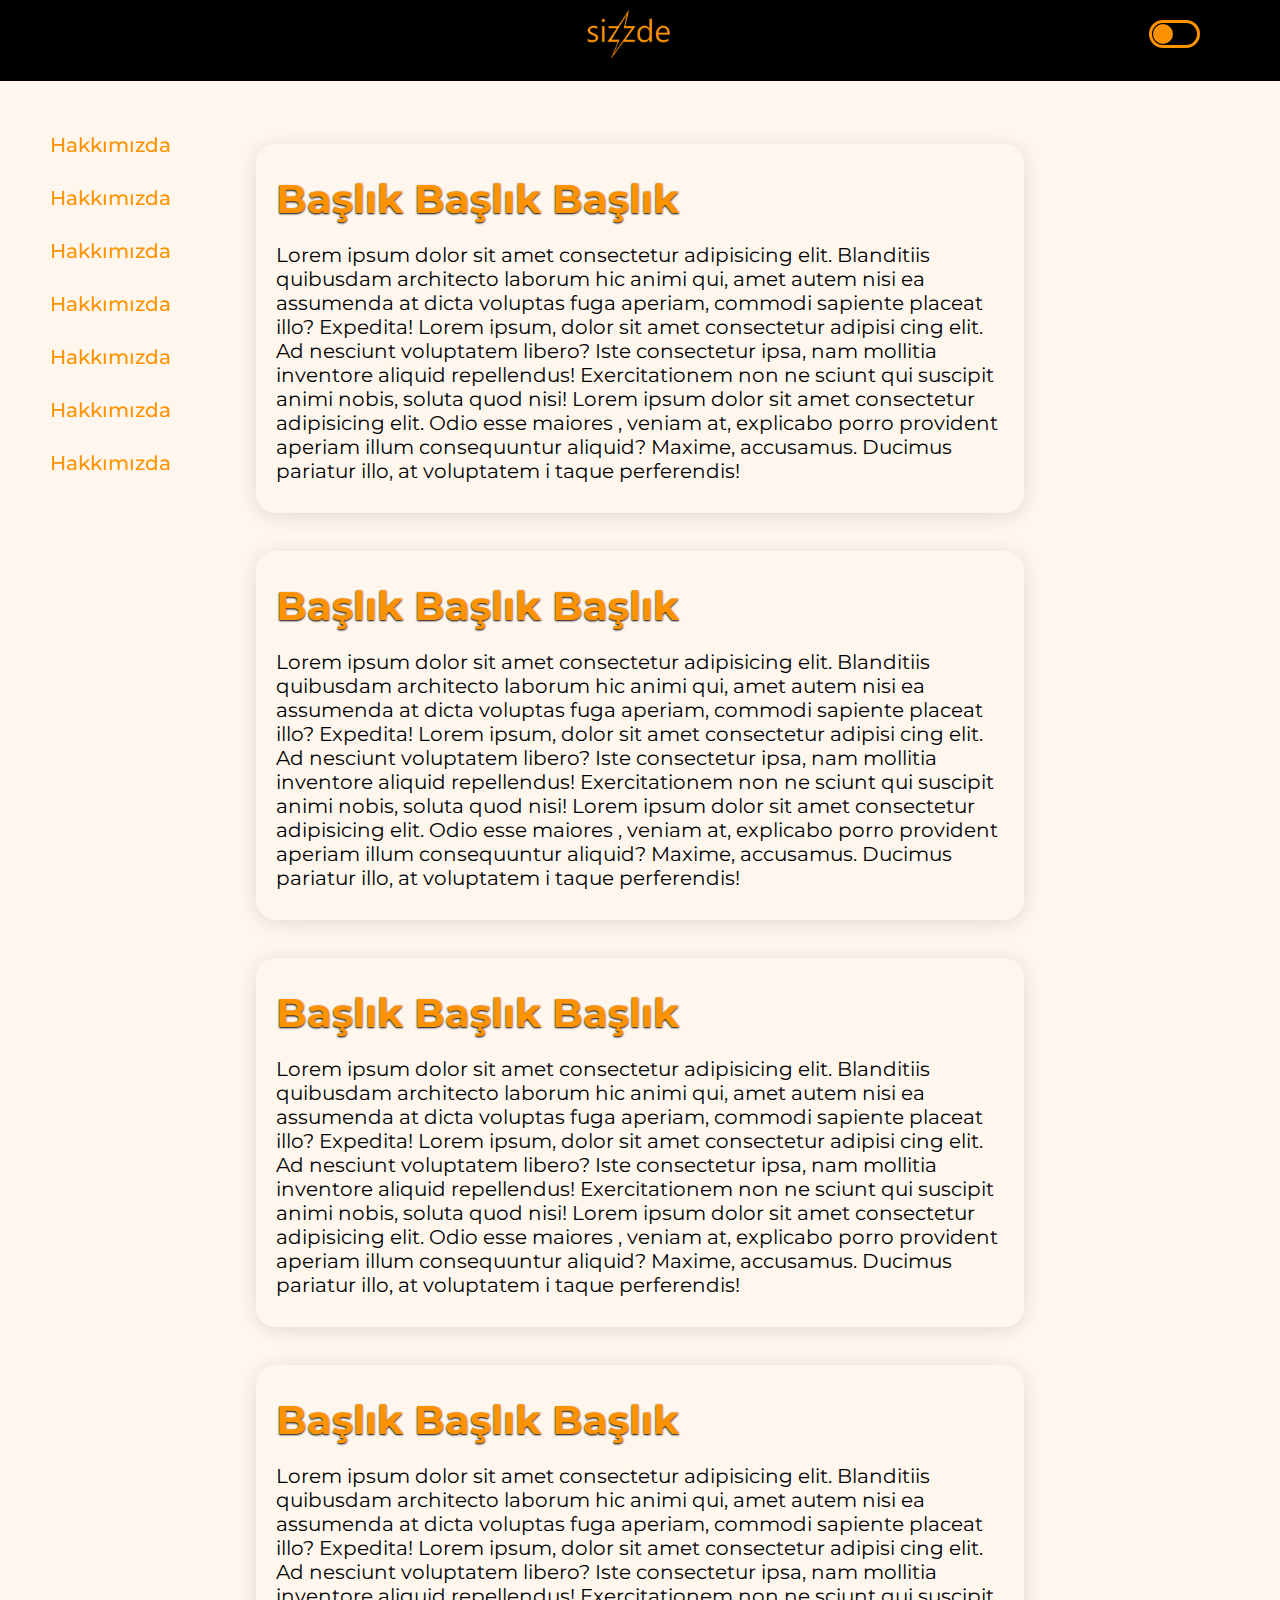
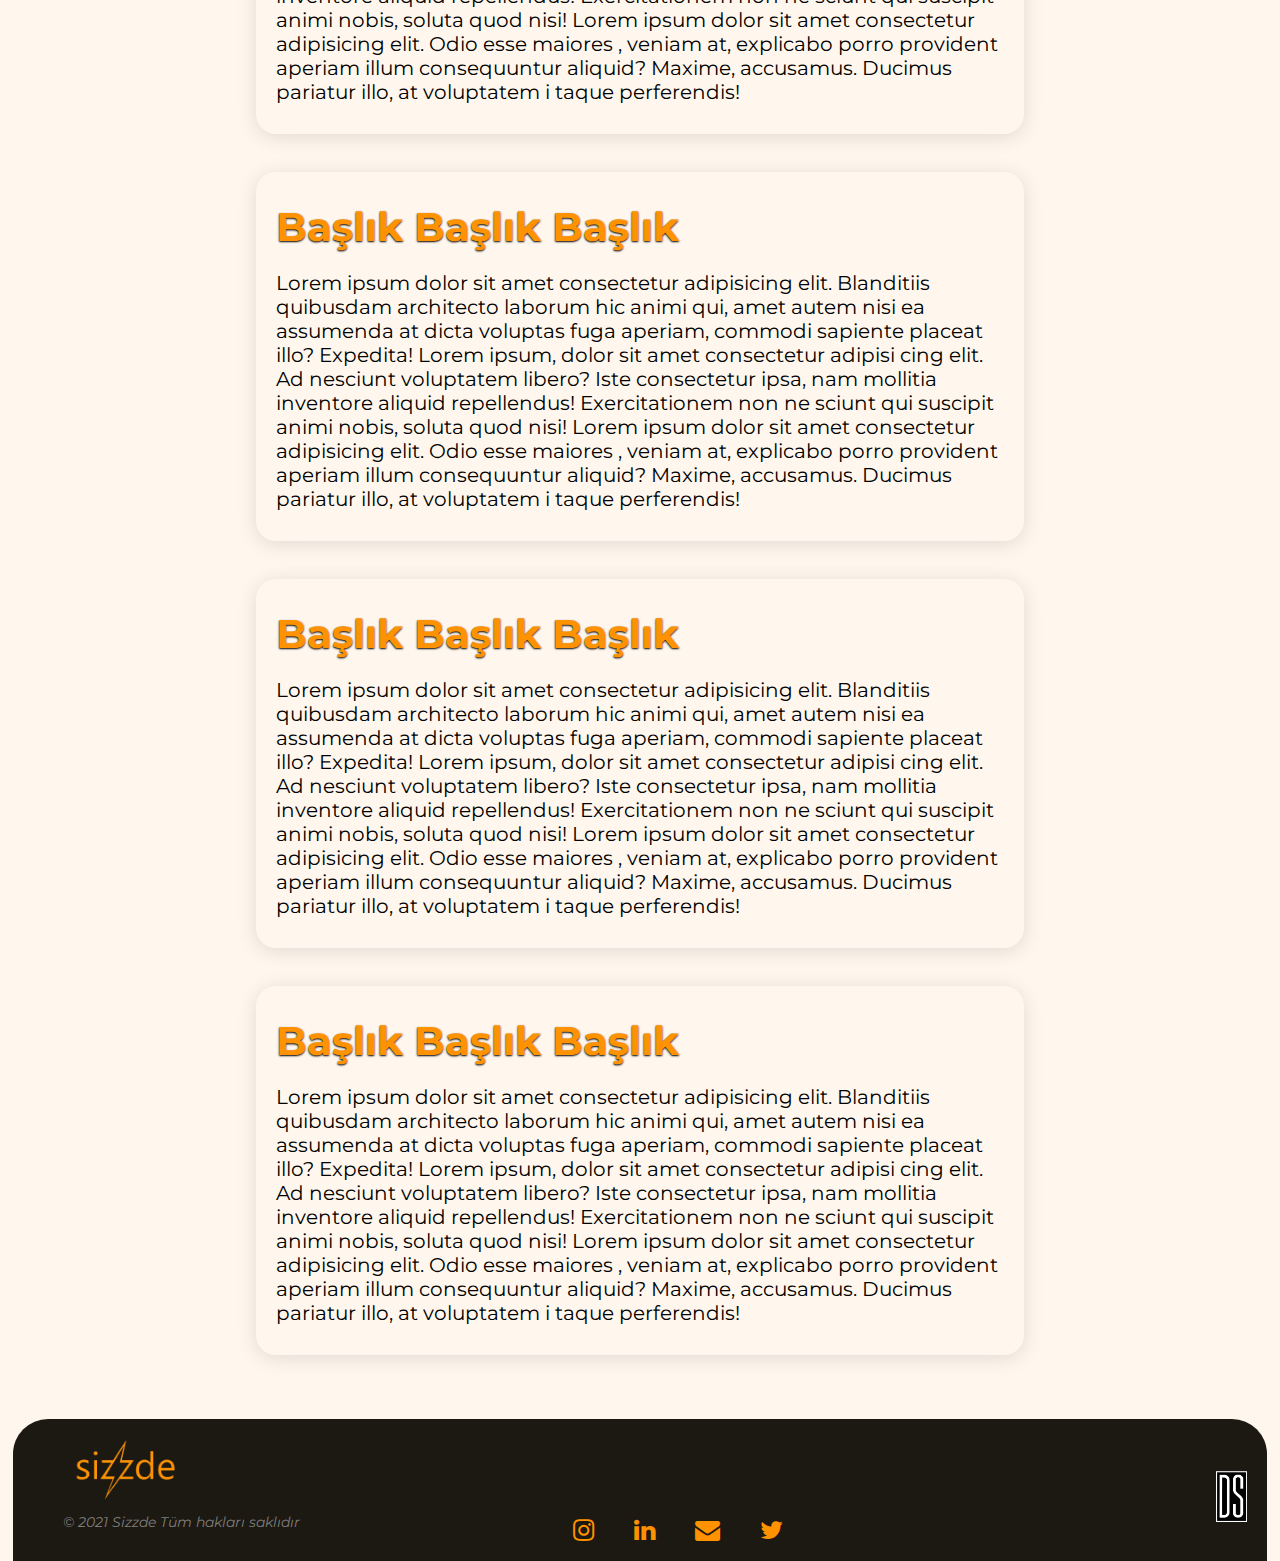
==== business.html @ 595da3fc "Beta Version" ====
<!DOCTYPE html>
<html lang="en">
<head>
    <meta charset="UTF-8">
    <meta http-equiv="X-UA-Compatible" content="IE=edge">
    <meta name="viewport" content="width=device-width, initial-scale=1.0">
    <link rel="stylesheet" href="https://cdnjs.cloudflare.com/ajax/libs/font-awesome/4.7.0/css/font-awesome.min.css">
    <link href="https://unpkg.com/aos@2.3.1/dist/aos.css" rel="stylesheet">
    <script src="https://unpkg.com/aos@2.3.1/dist/aos.js"></script>
    <link rel="preconnect" href="https://fonts.gstatic.com">
    <link href="https://fonts.googleapis.com/css2?family=Montserrat:wght@200;300;400;500;600&display=swap" rel="stylesheet">
   
    <link rel="stylesheet" href="css/business.css">
    <link rel="stylesheet" href="css/style.css">
    <link rel="shortcut icon" href="img/icon.ico" type="image/x-icon">
    <title>Sizzde | Aynı Gün Sizzde</title>
</head>
<div id="loading" class="loading"><img class="sizzdeLogo animate-flicker" src="img/load.png"></div>
<body>    
    <div class="menuToggle" onclick="toggleMenu();"></div> 
    <div class="nav" onclick="toggleMenu();">
        <ul>
            <li><a href="index.html">Home</a></li>
            <li><a href="business.html">Blog</a></li>
            <li><a href="jobs.html">İşler</a></li>
            <li><a href="business.html">Hakkında</a></li> 
            <li><a href="#footer">İletişim</a></li>
        </ul>
        <div class="socialBar">
            <ul>
                <li><a href="#"><i class="fa fa-instagram"></i></a></li>
                <li><a href="#"><i class="fa fa-linkedin"></i></a> </li>
                <li><a href="#"><i class="fa fa-telegram"></i></a></li>
                <li><a href="#"><i class="fa fa-envelope"></i></a></li>
            </ul>
        </div>
    </div>
    
    <div class="navbar">
        <a href="index.html"><img id="logo" class="logo" src="img/logo.png" alt=""></a>
        <label id="dark-change"></label>
    </div>
     <!-- ------------>
    <div class="row">
        <div class="left">
        <ul>
            <li><a  class="cl" href="#1">Hakkımızda</a></li>
            <li><a  class="cl" href="#2">Hakkımızda</a></li>
            <li><a  class="cl" href="#3">Hakkımızda</a></li>
            <li><a  class="cl" href="#4">Hakkımızda</a></li>
            <li><a  class="cl" href="#5">Hakkımızda</a></li>
            <li><a  class="cl" href="#6">Hakkımızda</a></li>
            <li><a  class="cl" href="#7">Hakkımızda</a></li>
        </ul>
    </div>
        <!-- ------------------- -->
        <div id="1" class="right">
            <div class="column">
                <div class="box">
                <h1 >Başlık Başlık Başlık</h1>
                <p id="2">Lorem ipsum dolor sit amet consectetur adipisicing elit. Blanditiis quibusdam architecto laborum hic animi qui, amet autem nisi ea 
                    assumenda at dicta voluptas fuga aperiam, commodi sapiente placeat illo? Expedita! Lorem ipsum, dolor sit amet consectetur adipisi
                    cing elit. Ad nesciunt voluptatem libero? Iste consectetur ipsa, nam mollitia inventore aliquid repellendus! Exercitationem non ne
                    sciunt qui suscipit animi nobis, soluta quod nisi! Lorem ipsum dolor sit amet consectetur adipisicing elit. Odio esse maiores 
                    , veniam at, explicabo porro provident aperiam illum consequuntur aliquid? Maxime, accusamus. Ducimus pariatur illo, at voluptatem i
                    taque perferendis!</p></div>

                    <br><br>
                    <div  class="box">
                <h1 >Başlık Başlık Başlık</h1>
                <p id="3">Lorem ipsum dolor sit amet consectetur adipisicing elit. Blanditiis quibusdam architecto laborum hic animi qui, amet autem nisi ea 
                assumenda at dicta voluptas fuga aperiam, commodi sapiente placeat illo? Expedita! Lorem ipsum, dolor sit amet consectetur adipisi
                cing elit. Ad nesciunt voluptatem libero? Iste consectetur ipsa, nam mollitia inventore aliquid repellendus! Exercitationem non ne
                sciunt qui suscipit animi nobis, soluta quod nisi! Lorem ipsum dolor sit amet consectetur adipisicing elit. Odio esse maiores 
                , veniam at, explicabo porro provident aperiam illum consequuntur aliquid? Maxime, accusamus. Ducimus pariatur illo, at voluptatem i
                taque perferendis!</p></div>

                <br><br>
                <div class="box">   
                <h1 >Başlık Başlık Başlık</h1>
                <p  id="4">Lorem ipsum dolor sit amet consectetur adipisicing elit. Blanditiis quibusdam architecto laborum hic animi qui, amet autem nisi ea 
                assumenda at dicta voluptas fuga aperiam, commodi sapiente placeat illo? Expedita! Lorem ipsum, dolor sit amet consectetur adipisi
                cing elit. Ad nesciunt voluptatem libero? Iste consectetur ipsa, nam mollitia inventore aliquid repellendus! Exercitationem non ne
                sciunt qui suscipit animi nobis, soluta quod nisi! Lorem ipsum dolor sit amet consectetur adipisicing elit. Odio esse maiores 
                , veniam at, explicabo porro provident aperiam illum consequuntur aliquid? Maxime, accusamus. Ducimus pariatur illo, at voluptatem i
                taque perferendis!</p></div>

                <br><br>
                <div class="box">   
                <h1>Başlık Başlık Başlık</h1>
                <p id="5"> Lorem ipsum dolor sit amet consectetur adipisicing elit. Blanditiis quibusdam architecto laborum hic animi qui, amet autem nisi ea 
                assumenda at dicta voluptas fuga aperiam, commodi sapiente placeat illo? Expedita! Lorem ipsum, dolor sit amet consectetur adipisi
                cing elit. Ad nesciunt voluptatem libero? Iste consectetur ipsa, nam mollitia inventore aliquid repellendus! Exercitationem non ne
                sciunt qui suscipit animi nobis, soluta quod nisi! Lorem ipsum dolor sit amet consectetur adipisicing elit. Odio esse maiores 
                , veniam at, explicabo porro provident aperiam illum consequuntur aliquid? Maxime, accusamus. Ducimus pariatur illo, at voluptatem i
                taque perferendis!</p></div>

                <br><br>
                <div class="box">   
                <h1 >Başlık Başlık Başlık</h1>
                <p id="6">Lorem ipsum dolor sit amet consectetur adipisicing elit. Blanditiis quibusdam architecto laborum hic animi qui, amet autem nisi ea 
                assumenda at dicta voluptas fuga aperiam, commodi sapiente placeat illo? Expedita! Lorem ipsum, dolor sit amet consectetur adipisi
                cing elit. Ad nesciunt voluptatem libero? Iste consectetur ipsa, nam mollitia inventore aliquid repellendus! Exercitationem non ne
                sciunt qui suscipit animi nobis, soluta quod nisi! Lorem ipsum dolor sit amet consectetur adipisicing elit. Odio esse maiores 
                , veniam at, explicabo porro provident aperiam illum consequuntur aliquid? Maxime, accusamus. Ducimus pariatur illo, at voluptatem i
                taque perferendis!</p></div>

                <br><br>
                <div class="box">   
                    <h1>Başlık Başlık Başlık</h1>
                <p id="7">Lorem ipsum dolor sit amet consectetur adipisicing elit. Blanditiis quibusdam architecto laborum hic animi qui, amet autem nisi ea 
                assumenda at dicta voluptas fuga aperiam, commodi sapiente placeat illo? Expedita! Lorem ipsum, dolor sit amet consectetur adipisi
                cing elit. Ad nesciunt voluptatem libero? Iste consectetur ipsa, nam mollitia inventore aliquid repellendus! Exercitationem non ne
                sciunt qui suscipit animi nobis, soluta quod nisi! Lorem ipsum dolor sit amet consectetur adipisicing elit. Odio esse maiores 
                , veniam at, explicabo porro provident aperiam illum consequuntur aliquid? Maxime, accusamus. Ducimus pariatur illo, at voluptatem i
                taque perferendis!</p></div>

                <br><br>
                <div class="box">   
                <h1>Başlık Başlık Başlık</h1>
                <p>Lorem ipsum dolor sit amet consectetur adipisicing elit. Blanditiis quibusdam architecto laborum hic animi qui, amet autem nisi ea 
                assumenda at dicta voluptas fuga aperiam, commodi sapiente placeat illo? Expedita! Lorem ipsum, dolor sit amet consectetur adipisi
                cing elit. Ad nesciunt voluptatem libero? Iste consectetur ipsa, nam mollitia inventore aliquid repellendus! Exercitationem non ne
                sciunt qui suscipit animi nobis, soluta quod nisi! Lorem ipsum dolor sit amet consectetur adipisicing elit. Odio esse maiores 
                , veniam at, explicabo porro provident aperiam illum consequuntur aliquid? Maxime, accusamus. Ducimus pariatur illo, at voluptatem i
                taque perferendis!</p></div>
            </div>
        </div>
    </div>
   




<!-- ---------Footer------- -->
<footer id="footer">
        <img class="ftLogo" src="img/logo.png" alt="">
        <address class="copyright">© 2021 Sizzde Tüm hakları saklıdır</address>
        <div class="ftSociall">
            <ul>
                <li><a href="#"><i class="fa fa-instagram"></i></a></li>
                <li><a href="#"><i class="fa fa-linkedin"></i></a></li>
                <li><a href="#"><i class="fa fa-envelope"></i></a></li>
                <li><a href="#"><i class="fa fa-twitter"></i></a></li>
            </ul>
        </div>
        <div class="ftBlack"><img class="ds" src="img/DSLOGO.png" alt=""></div>
</footer>

    <script>
              function toggleMenu(){
          var menuToggle = document.querySelector('.menuToggle');
          var nav = document.querySelector('.nav');
          menuToggle.classList.toggle('active');
          nav.classList.toggle('active');
      }
      var content = document.getElementsByTagName('body')[0];
        var darkMode = document.getElementById('dark-change');
        darkMode.addEventListener('click', function(){
            darkMode.classList.toggle('active');
            content.classList.toggle('night');
        })
        window.onload = function() {
        document.getElementById('loading').style.display = 'none';
        };

        AOS.init();
      </script>
</body>
</html>
---- css/business.css ----
:root{
    --light-color:#FFF7EE;
    --hd-color: #FE9200;
}
body{
    background-color: var(--light-color);
}
html{
    scroll-behavior: smooth;
}
.ftSociall{
    margin-top: -3%;
    padding-bottom: 1%;
    width: 26%;
    margin-left: 37%;
    margin-right: 37%;
}
.ftSociall ul{
    display: flex;
    flex-direction: row;
    justify-content: flex-end;
}
.ftSociall li{
    list-style: none;
    padding: 5px 20px;
}
.ftSociall i{
    color: var(--hd-color);
    font-size: 25px;
}
.ftSociall i:hover{
    color: white;
}
.ftLogo{
    width: 10% !important;
    margin-left: 50px;
}
.copyright{
font-size: 10px;
color: rgba(255, 255, 255, 0.445);
margin-top: 0px;
margin-left: 50px;
padding-top: 15px;
padding-bottom: 20px;
}
.ds{
margin-top: -90px;
width: 2.5%;
float: right;
margin-right: 20px;
}
/* ----------------------Page */
.left{
    margin-top: -10px;
    z-index: 0;
    height: 60vh;
    position: fixed;
    width: 15%;
}

.left ul{
    margin-top: 50px;
    margin-left: 50px;
}
.left li{
    padding: 12px 0px;
    list-style: none;
}
.left a{
    color: var(--hd-color);
    font-weight: 500;
    padding-bottom: 5px !important;
    text-decoration: none;
    font-size: 20px;
}
.cl {
    text-decoration: none;
  }
  
  .cl::after {
      margin-top: 3px;
    content: '';
    display: block;
    width: 0;
    height: 2px;
    background:var(--hd-color);
    transition: width 0.5s;
  }
  
  .cl:hover::after {
    width: 55%;
  }
.right{
    padding-top: 7vh;
    margin: 0% 20% 0% 20% ;
}
.right h1{
    font-size: 40px;
    padding-bottom: 20px;
    color: var(--hd-color);
    text-shadow: 0 1px 2px black;
}
.right p{
    font-size: 20px;
}
.box{
    background: rgba(255, 255, 255, 0.012);
    box-shadow:  0 3px 20px rgba(0, 0, 0, 0.116);
    padding: 30px 20px;
    border-radius: 20px;
}
@media only screen and (max-width:700px) {
    .left{
        display: none;
    }
    .right{
        padding-top: 7vh;
        margin: 0% 3% 0% 3% ;
    }
    .right h1{
        font-size: 30px;
        padding-bottom: 20px;
        color: var(--hd-color);
        text-shadow: 0 1px 2px black;
    }
    .right p{
        font-size: 16px;
    }
.ftLogo{
    width: 30% !important;
    margin-left: 35% !important;
    margin-right: 35% !important;
}
.ftSociall ul{
    display: flex;
    flex-direction: row;
    justify-content: center;
    padding-bottom: 30px;
}
.copyright{
    font-size: 10px;
    color: rgba(255, 255, 255, 0.445);
    margin-top: -10px !important;
    margin-left: 50px;
    padding-top: 0px !important;
    padding-bottom: 20px;
    }
}
---- css/style.css ----
*{
    margin:0;
    padding: 0;
    box-sizing: border-box;
    font-family: 'Montserrat', sans-serif;
}
body{
    background-color: var(--light-color);
}
html{
    overflow-x: hidden;
}

:root{
    --light-color:#FFF7EE;
    --hd-color: #FE9200;
    --bg-color:#0E0E0E;
}

/* ---------------------Loading */
.loading{
    position: fixed;
    top: 0;
    left: 0;
    z-index:99;
    height:100vh;
    width: 100%;
    background:rgb(0, 0, 0);
  }
  .loading .sizzdeLogo{
    width: 10%;
    display: block;
    margin-left: auto;
    margin-right: auto;  
    padding-top:20%;
  }
  @keyframes flickerAnimation { /* flame pulses */
    0%   { opacity:1; }
    50%  { opacity:0; }
    100% { opacity:1; }
  }
  .animate-flicker {
      opacity:1;  
      animation: flickerAnimation 1.7s infinite;
  }
  /* -----------------------Loading F */
/* scroll-------------------- */
html {
    --scrollbarBG:#ffffff00;
    --thumbBG: #FE9200;
      }
      body::-webkit-scrollbar {
        width: 3px;

      }
      body {
        scrollbar-width:thick;
        scrollbar-color: var(--thumbBG) var(--scrollbarBG);
      }
      body::-webkit-scrollbar-track {
        background: var(--scrollbarBG);

      }
      body::-webkit-scrollbar-thumb {
        background-color: var(--thumbBG) ;
        border-radius: 6px;
        border: 1px solid var(--scrollbarBG);

      }

      /* scrollfnish--------------- */
 /* --------------------------NAV */

 .menuToggle{
     transition: 0.3s ease-in-out;
    position: fixed;
    top: 2px;
    right: 0;
    width: 60px;
    height: 60px;
    background: #ffffff00 url("https://raw.githubusercontent.com/denizsulmaz/portfoliocdn/main/menu.png");
    background-repeat: no-repeat;
    background-position: center;
    padding: inset 5px;
    background-size: 30px;
    cursor: pointer;
    z-index: 15;
}
.nav{
    backdrop-filter: blur(10px);
    border-radius: 0 0 15px 15px ;
    position: fixed;
    top: -100vh;
    width: 95%;
    height: 40vh;
    margin-left: 2.5%;
    margin-right: 2.5%;
    background: rgba(0, 0, 0, 0.342);
    z-index: 11;
    display: flex;
    justify-content: center;
    align-items: center;
    transition: 0.4s ease;
}
.nav.active{
    top: calc(100% - 91vh);
}
.nav ul{
    display: flex;
    flex-direction: row;

}
.nav ul li{
    padding-bottom: 20px;
    position: relative;
    list-style: none;
    text-align: left;
}
.nav ul li a{
    padding: 0 17px;
    font-size: 25px;
    color: white;
    text-decoration: none;
    font-weight: 600;
}
.nav .fa{
    font-size: 27px;
}
.nav ul li a:hover{
    font-weight: 800;
    color: var(--hd-color);
  }
.socialBar{
    position: absolute;
    top:0;
    left: 12px;
    width: 60px;
    height: 100%;
    border-right:1px solid rgba(0, 0, 0, 0.712) ;
    display: flex;
    justify-content: center;
    align-items: center;
}
.socialBar ul{
    display: flex;
    flex-direction: column;
}
.socialBar .emailBx{
    position: absolute;
    bottom: 25px;
    transform: scale(0.6);

}
.menuToggle.active{
    background: #ff001100 url("https://raw.githubusercontent.com/denizsulmaz/portfoliocdn/main/close.png");
    background-repeat: no-repeat;
    background-position: center;
    padding: 0px;
    background-size: 20px;
    right: 5px;
    margin-top: 0.5%;
    border-radius: 13px;
    cursor: pointer;
}
  /* ---------------------------NavFinish */
/* Navbar */
.logo{
    margin-left: 45%;
    margin-right: auto;
    margin-top: -8px;
    width: 105px;
}
.navbar{
    z-index: 14;
    top: 0px;
    position: sticky !important;
    height: 9vh;
    background-color: black;
}

label{
    position: absolute;
    width: 45px;
    height: 22px;
    right: 80px;
    top: 20px;
    border: 3px solid var(--hd-color);
    border-radius: 20px;
    box-sizing: content-box;
}
label:before{
    position: absolute;
    content: '';
    width:20px;
    height: 20px;
    left: 1px;
    top: 1px;
    border-radius: 50%;
    background: var(--hd-color);
    cursor: pointer;
    transition: 0.4s;
}
label.active:before{
    left: 24px;
    background: var(--hd-color);
}
body.night{
    background-color: var(--bg-color);
    color: white;
}
/* ---Main-- */
.main{
    overflow: hidden;
    padding-top: 1%;
    height: 90vh;
    width: auto;
    display: flex;
    justify-content: center;
    align-items: center;
    margin-left: auto;
    margin-right: auto;
}

.mainres{
    display: none;
}
.landing{
    margin-left: 10vh;
    margin-top: -83vh;
}
.landing h1{
    margin-bottom: 2.5%;
    font-weight: 500;
    font-size: 55px;
    color: white;
}
.sizzde{
    animation: spark 5s ease-in-out;
    color: var(--hd-color);
}
@keyframes spark {
    0%{text-shadow: 0 0 0px var(--hd-color);}
    25%{text-shadow: 0 0 0px var(--hd-color);}
    50%{text-shadow: 0 0 2px var(--hd-color);}
    75%{text-shadow: 0 0 5px var(--hd-color);}
    100%{text-shadow: 0 0 0px var(--hd-color);}
}
.landing p{
    font-size: 20px;
    color: rgba(255, 255, 255, 0.89);
    width: 38%;
    margin-bottom: 3%;
}
.landing a{
    font-size: 25px;
    text-decoration: none;
    background-color: rgba(0, 0, 0, 0);
    color: var(--hd-color);
    padding: 10px 20px;
    border: 2px solid var(--hd-color);
    transition: 0.3s ease-in-out;
    border-radius: 10px;
}
.landing a:hover{
    background-color: var(--hd-color);
    color: black;

}
.space{
    height: 60vh;
}
/* -------FirstCard--- */
.row{
    display: flex;
    flex-direction: row;
}
.column{
    display: flex;
    flex-direction: column;
}
.firstCards{
    margin-left: auto;
    margin-right: auto;
    width: 80%;
}
.firstCards .card{
    background-color: rgba(255, 255, 255, 0.021);
    border-radius: 30px;
    padding: 50px 25px;
    padding-bottom: 70px;
    margin-left: 3%;
    margin-right: 3%;
    box-shadow: 0 5px 20px rgba(0, 0, 0, 0.103);
}
.firstCards .card h1{
    color: var(--hd-color);
    font-size: 25px;
    padding-bottom: 20px;
}
.cfc{
    font-size: 23px !important;
}
/* ----------B&R- */
.bAndR{
    margin-top: 10%;
    margin-left: auto;
    margin-right: auto;
    width: 70%;
}
.bAndR .column{
    margin: 3%;
}
.bAndR h1{
    font-size: 40px;
    color: var(--hd-color);
    text-shadow: 0 1px 1.5px rgba(0, 0, 0, 0.616);
    padding-bottom: 15px;
}
.txtRght{
    text-align: right;
}
/* ------ */
.hands{
    margin-top: 5%;
    width: 14%;
    margin-left: 43%;
    margin-right: 43%;
}
/* ------ */
.secondCards{
    margin-top: 10%;
    margin-left: auto;
    margin-right: auto;
    width: 85%;
    display: flex;
    flex-wrap: wrap;
    justify-content: center;

}
.secondCards .card{
    flex: 0 1 250px;
    transition: 0.3s ease-in-out;
    border-radius: 20px;
    padding: 30px 20px;
    margin: 3%;
}
.secondCards .card:hover{
    box-shadow: 0 5px 20px rgba(0, 0, 0, 0.075);
}
.secondCards h2{
    padding-top: 10px;
    padding-bottom: 15px;
}
.scimg{
    width: 300px;
}
/* ---- */
.altbtn{
    margin-top: 2%;
    margin-left: 41%;
    color: var(--hd-color);
    border: 3px solid var(--hd-color);
    padding: 15px 25px;
    text-decoration: none;
    font-size: 30px;
    text-align: center;
    font-weight: 500;
    border-radius: 8px;
    transition: 0.4s ease-in-out !important;
    box-shadow: 0 0 2px #fe9000c4;
}
.altbtn:hover{
    background-color: var(--hd-color);
    color: black;
}
/* ----------Footer */
footer{
    z-index: 10;
    margin-right: 1%;
    margin-left: 1%;
    margin-top: 5%;
    background-color: #1C1812;
    border-radius: 35px 35px 0 0 ;
}
footer .row{
    padding-top: 3%;
    padding-bottom: 3%;
    width: 60%;
    margin-left: 100px;
}
footer .row h2{
   color: white;
   margin-bottom: 12px;
   padding-bottom: 5px;
   border-bottom: 1px solid white;
}
footer .row ul{
    margin-right: 10%;
}
footer .row li{
    list-style: none;
    padding: 5px 0;
}
a{
    text-decoration: none;
}
footer .row a{
    color: rgba(255, 255, 255, 0.76);
}
footer .row a:hover{
    color: var(--hd-color);
}
.map{
    margin-top: -35vh;
    width: 30%;
    float: right;
    margin-right: 20px;
}
.mapIf{
    height: 250px;
    border-radius: 20px;
    filter: invert(100%) grayscale(100%);

}
/* ----------Footer Social */
.ftSocial{
    width: 25%;
    float: right;
    margin-right: 10px;
}
.ftSocial ul{
    display: flex;
    flex-direction: row;
    justify-content: flex-end;
}
.ftSocial li{
    list-style: none;
    padding: 5px 20px;
}
.ftSocial i{
    color: var(--hd-color);
    font-size: 25px;
}
.ftSocial i:hover{
    color: white;
}
.ftLogo{
    width: 15%;
    margin-left: 50px;
}
.copyright{
    font-size: 14px;
    color: rgba(255, 255, 255, 0.445);
    margin-top: -25px;
    margin-left: 50px;
    padding-bottom: 20px;
}
.ds{
    margin-top: -90px;
    width: 2.5%;
    float: right;
    margin-right: 20px;
}

@media only screen and (max-width:600px) {
     .firstCards .row{
        flex-direction: column;
    }

    .mainres{
        display: block;
        margin-top: -3px;
        height: auto;
        width: 100%;
        margin-left: 0;
        margin-right: 0;
    }
    .main{
        display: none;
    }
    .landing{
        margin-left: 5vh;
        margin-top: -94vh;
    }
    .landing h1{
        margin-bottom: 2.5%;
        font-weight: 500;
        font-size: 35px;
        color: white;
    }
    .sizzde{
        color: var(--hd-color);
    }
    .landing p{
        font-size: 20px;
        color: rgba(255, 255, 255, 0.89);
        width: 85%;
        margin-bottom: 10%;
    }
    .landing a{
        font-size: 25px;
        text-decoration: none;
        background-color: rgba(0, 0, 0, 0);
        color: var(--hd-color);
        padding: 10px 20px;
        border: 2px solid var(--hd-color);
        transition: 0.3s ease-in-out;
        border-radius: 10px;
    }
    .logo{
        margin-left: auto;
        margin-right: auto;
        margin-top: -8px;
        width: 105px;
    }

   /* --------------------------NAV */

   .menuToggle{
    transition: 0.3s ease-in-out;
   position: fixed;
   top: 2px;
   left: 310px;
   width: 60px;
   height: 60px;
   background: #ffffff00 url("https://raw.githubusercontent.com/denizsulmaz/portfoliocdn/main/menu.png");
   background-repeat: no-repeat;
   background-position: center;
   padding: inset 5px;
   background-size: 30px;
   cursor: pointer;
   z-index: 15;
}
.nav{
   backdrop-filter: blur(10px);
   border-radius: 0 0 15px 15px ;
   position: fixed;
   top: -100vh;
   width: 95%;
   height: 90vh;
   margin-left: 2.5%;
   margin-right: 2.5%;
   background: rgba(0, 0, 0, 0.39);
   z-index: 11;
   display: flex;
   justify-content: center;
   align-items: center;
   transition: 0.4s ease;
}
.nav.active{
   top: 9vh;
}
.nav ul{
   display: flex;
   flex-direction: column;

}
.nav ul li{
   padding: 15px 0px;
   position: relative;
   list-style: none;
   text-align: left;
}
.nav ul li a{
   padding: 30px 5px;
   font-size: 25px;
   color: white;
   text-decoration: none;
   font-weight: 500;
}
.nav .fa{
   font-size: 27px;
}
.nav ul li a:hover{
   font-weight: 800;
   color: #4755b1;
 }
.socialBar{
   position: absolute;
   top:0;
   left: 12px;
   width: 60px;
   height: 100%;
   border-right:1px solid rgba(0, 0, 0, 0.712) ;
   display: flex;
   justify-content: center;
   align-items: center;
}
.socialBar ul{
   display: flex;
   flex-direction: column;
}
 .nav .socialBar ul li a i{
    font-size: 20px ;
}

.menuToggle.active{
   background: #ff001100 url("https://raw.githubusercontent.com/denizsulmaz/portfoliocdn/main/close.png");
   background-repeat: no-repeat;
   background-position: center;
   padding: 0px;
   background-size: 20px;
   border-radius: 13px;
   cursor: pointer;
}
 /* ---------------------------NavFinish */
 .firstCards{
     margin-top: -35%;
    margin-left: auto;
    margin-right: auto;
    width: 90%;
}
.firstCards .card{
    background-color: rgba(255, 255, 255, 0.021);
    border-radius: 30px;
    padding: 50px 25px;
    padding-bottom: 70px;
    margin-left: 1%;
    margin-right: 1%;
    margin-top: 3%;
    margin-bottom: 9%;
    box-shadow: 0 5px 20px rgba(0, 0, 0, 0.103);
}
.firstCards .card h1{
    color: var(--hd-color);
    font-size: 25px;
    padding-bottom: 20px;
}
.cfc{
    font-size: 23px !important;
}
/* --------BandR Res------ */
.bAndR{
    margin-top: 10%;
    margin-left: auto;
    margin-right: auto;
    width: 85%;
}
.bAndR .column{
    margin: 3%;
}
.bAndR .row{
    flex-direction: column;
}
.bAndR h1{
    text-align: center;
}
.bAndR p{
    text-align: center;
}
.txtRght{
    text-align:  center;
}
/* ------ */
.hands{
    margin-top: 5%;
    width: 50%;
    margin-left: 24%;
    margin-right: 24%;
}
/* ------ */
   .secondCards .row{
       flex-direction: column;
   }
/* ---- */
.altbtn{
    margin-top: 0%;
    margin-left: 25%;
    color: var(--hd-color);
    border: 3px solid var(--hd-color);
    padding: 15px 25px;
    text-decoration: none;
    font-size: 25px;
    text-align: center;
    font-weight: 500;
    border-radius: 8px;
    transition: 0.4s ease-in-out;
    box-shadow: 0 0 2px #fe9000c4;
}
.altbtn:hover{
    background-color: var(--hd-color);
    color: black;
}
/* ----------Footer */
footer{
    margin-right: 0%;
    margin-left: 0%;
    margin-top: 20%;
    background-color: #1C1812;
    border-radius: 35px 35px 0 0 ;
}
footer .row{
    flex-direction: column;
    padding-top: 3%;
    padding-bottom: 70%;
    width: 60%;
    margin-left: 30px;
}
footer .row h2{
    font-size: 20px;
   color: white;
   margin-bottom: 5px;
   padding-bottom: 5px;
   border-bottom: 1px solid white;
}
footer .row ul{
    margin-top: 5%;
    margin-bottom: 8%;
    margin-right: 35%;
}
footer .row li{
    font-size: 14px;
    list-style: none;
    padding: 5px 0;
}
a{
    text-decoration: none;
}
footer .row a{
    color: rgba(255, 255, 255, 0.76);
}
footer .row a:hover{
    color: var(--hd-color);
}
.map{
    width: 70%;
    height: 45%;
    float: right;
    margin-right: 20px;
    
}
.mapIf{
    border-radius: 20px;
    filter: invert(100%) grayscale(100%);

}
/* ----------Footer Social */
.ftSocial{
    margin-top: -20%;
    width: 25%;
    float: right;
    margin-right: 10px;
}
.ftSocial ul{
    display: flex;
    flex-direction: row;
    justify-content: flex-end;
}
.ftSocial li{
    list-style: none;
    padding: 5px 10px;
}
.ftSocial i{
    color: var(--hd-color);
    font-size: 20px;
}
.ftSocial i:hover{
    color: white;
}
.ftLogo{
    margin-top: 5%;
    width: 36%;
    margin-left: 32%;
    margin-right: 32%;
}
.copyright{
    font-size: 14px;
    color: rgba(255, 255, 255, 0.445);
    margin-top: 0;
    display: flex;
    margin-left: 0;
    justify-content: center;
    padding-bottom: 30px;
}
.ftBlack{
    z-index: 8;
    width: 100%;
    height: 9vh;
    background-color: black;
}
.ds{
    margin-top: 10px;
    width: 6%;
    float: center;
    margin-right: 47%;
    margin-left: 47%;
}
/* ---------------------Loading */
.loading{
    position: fixed;
    top: 0;
    left: 0;
    z-index:99;
    height:100vh;
    width: 100%;
    background:rgb(0, 0, 0);
  }
  .loading .sizzdeLogo{
    width: 40%;
    display: block;
    margin-left: 25%;
    margin-right: 0%;  
    padding-top:20%;
  }
  @keyframes flickerAnimation { /* flame pulses */
    0%   { opacity:1; }
    50%  { opacity:0; }
    100% { opacity:1; }
  }
  .animate-flicker {
      opacity:1;  
      animation: flickerAnimation 1.7s infinite;
  }
  /* -----------------------Loading F */


}
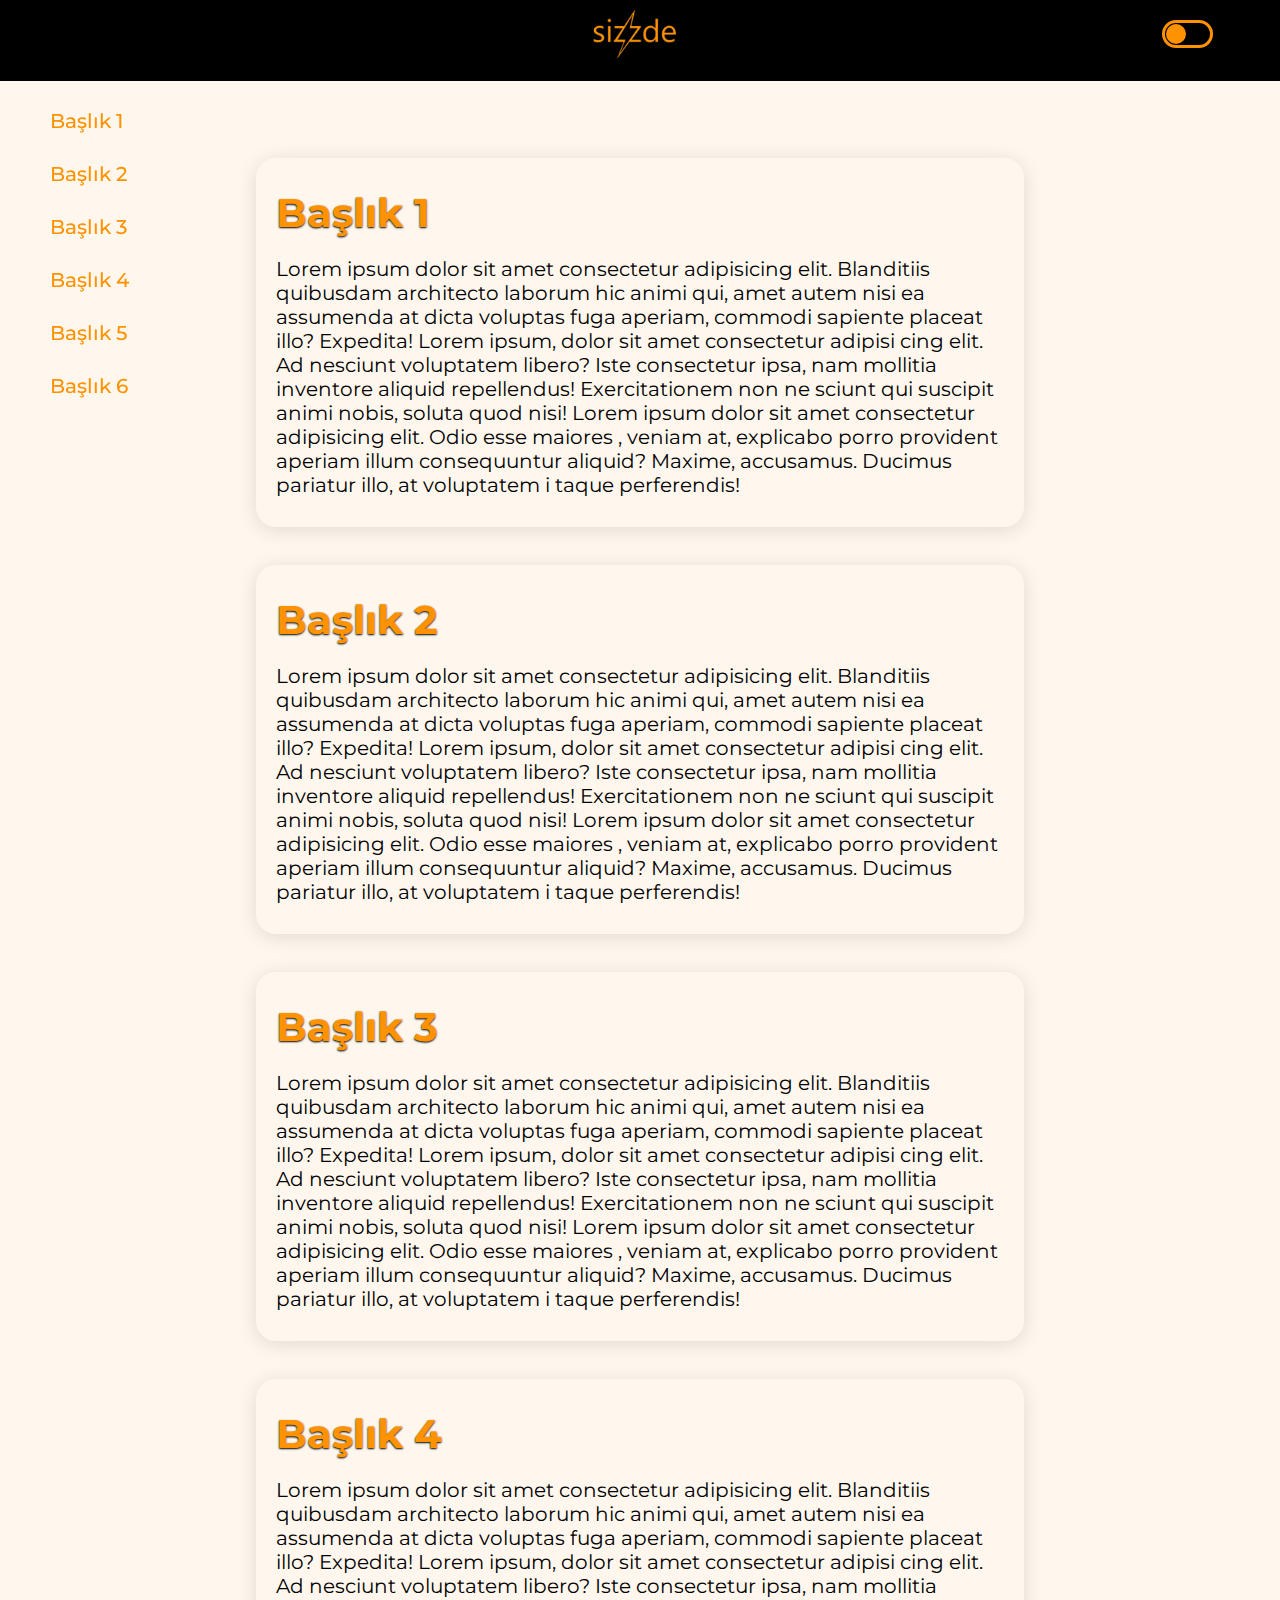
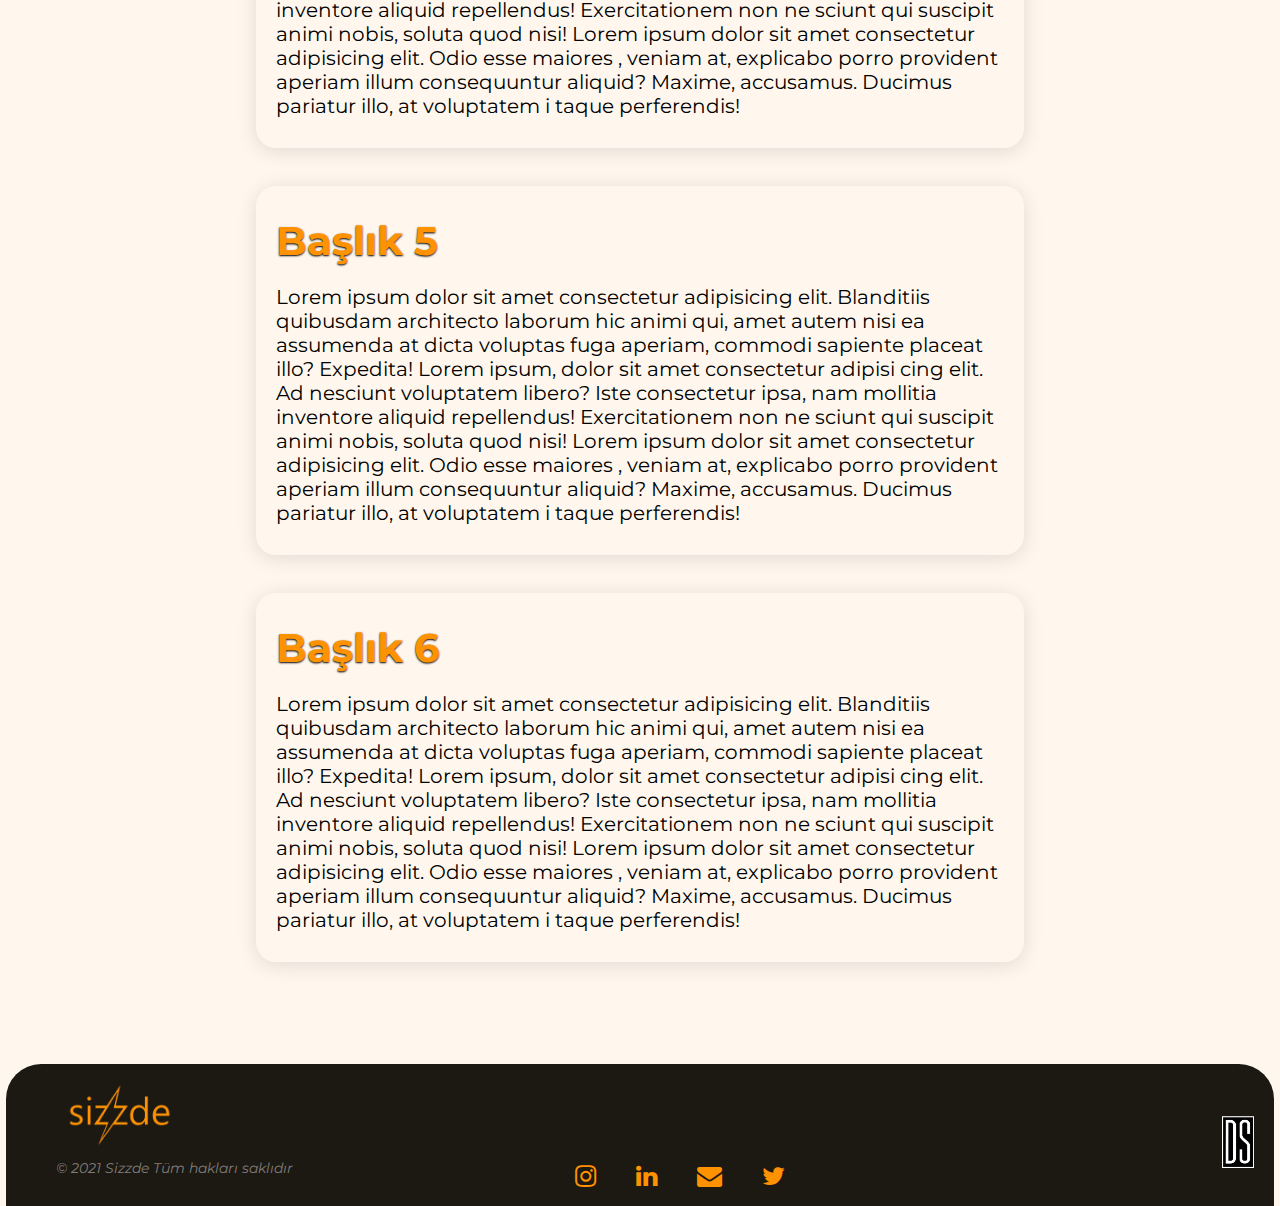
==== commit ca68539e: "UpLast" ====
--- a/business.html
+++ b/business.html
@@ -37,27 +37,28 @@
     </div>
     
     <div class="navbar">
-        <a href="index.html"><img id="logo" class="logo" src="img/logo.png" alt=""></a>
+        <a href="index.html"><img id="logo"  class="logo" src="img/logo.png" alt=""></a>
         <label id="dark-change"></label>
     </div>
      <!-- ------------>
     <div class="row">
         <div class="left">
         <ul>
-            <li><a  class="cl" href="#1">Hakkımızda</a></li>
-            <li><a  class="cl" href="#2">Hakkımızda</a></li>
-            <li><a  class="cl" href="#3">Hakkımızda</a></li>
-            <li><a  class="cl" href="#4">Hakkımızda</a></li>
-            <li><a  class="cl" href="#5">Hakkımızda</a></li>
-            <li><a  class="cl" href="#6">Hakkımızda</a></li>
-            <li><a  class="cl" href="#7">Hakkımızda</a></li>
+            <br><br><br>
+            <li><a  class="cl" href="#1">Başlık 1</a></li>
+            <li><a  class="cl" href="#2">Başlık 2</a></li>
+            <li><a  class="cl" href="#3">Başlık 3</a></li>
+            <li><a  class="cl" href="#4">Başlık 4</a></li>
+            <li><a  class="cl" href="#5">Başlık 5</a></li>
+            <li><a  class="cl" href="#6">Başlık 6</a></li>
         </ul>
     </div>
         <!-- ------------------- -->
-        <div id="1" class="right">
+        <div  class="right">
+            <br><br  id="1"><br><br><br>
             <div class="column">
                 <div class="box">
-                <h1 >Başlık Başlık Başlık</h1>
+                <h1    >Başlık 1</h1>
                 <p id="2">Lorem ipsum dolor sit amet consectetur adipisicing elit. Blanditiis quibusdam architecto laborum hic animi qui, amet autem nisi ea 
                     assumenda at dicta voluptas fuga aperiam, commodi sapiente placeat illo? Expedita! Lorem ipsum, dolor sit amet consectetur adipisi
                     cing elit. Ad nesciunt voluptatem libero? Iste consectetur ipsa, nam mollitia inventore aliquid repellendus! Exercitationem non ne
@@ -66,8 +67,8 @@
                     taque perferendis!</p></div>
 
                     <br><br>
-                    <div  class="box">
-                <h1 >Başlık Başlık Başlık</h1>
+                    <div  class="box" >
+                <h1 >Başlık 2</h1>
                 <p id="3">Lorem ipsum dolor sit amet consectetur adipisicing elit. Blanditiis quibusdam architecto laborum hic animi qui, amet autem nisi ea 
                 assumenda at dicta voluptas fuga aperiam, commodi sapiente placeat illo? Expedita! Lorem ipsum, dolor sit amet consectetur adipisi
                 cing elit. Ad nesciunt voluptatem libero? Iste consectetur ipsa, nam mollitia inventore aliquid repellendus! Exercitationem non ne
@@ -77,7 +78,7 @@
 
                 <br><br>
                 <div class="box">   
-                <h1 >Başlık Başlık Başlık</h1>
+                <h1 >Başlık 3</h1>
                 <p  id="4">Lorem ipsum dolor sit amet consectetur adipisicing elit. Blanditiis quibusdam architecto laborum hic animi qui, amet autem nisi ea 
                 assumenda at dicta voluptas fuga aperiam, commodi sapiente placeat illo? Expedita! Lorem ipsum, dolor sit amet consectetur adipisi
                 cing elit. Ad nesciunt voluptatem libero? Iste consectetur ipsa, nam mollitia inventore aliquid repellendus! Exercitationem non ne
@@ -87,7 +88,7 @@
 
                 <br><br>
                 <div class="box">   
-                <h1>Başlık Başlık Başlık</h1>
+                <h1>Başlık 4</h1>
                 <p id="5"> Lorem ipsum dolor sit amet consectetur adipisicing elit. Blanditiis quibusdam architecto laborum hic animi qui, amet autem nisi ea 
                 assumenda at dicta voluptas fuga aperiam, commodi sapiente placeat illo? Expedita! Lorem ipsum, dolor sit amet consectetur adipisi
                 cing elit. Ad nesciunt voluptatem libero? Iste consectetur ipsa, nam mollitia inventore aliquid repellendus! Exercitationem non ne
@@ -97,7 +98,7 @@
 
                 <br><br>
                 <div class="box">   
-                <h1 >Başlık Başlık Başlık</h1>
+                <h1 >Başlık 5</h1>
                 <p id="6">Lorem ipsum dolor sit amet consectetur adipisicing elit. Blanditiis quibusdam architecto laborum hic animi qui, amet autem nisi ea 
                 assumenda at dicta voluptas fuga aperiam, commodi sapiente placeat illo? Expedita! Lorem ipsum, dolor sit amet consectetur adipisi
                 cing elit. Ad nesciunt voluptatem libero? Iste consectetur ipsa, nam mollitia inventore aliquid repellendus! Exercitationem non ne
@@ -107,7 +108,7 @@
 
                 <br><br>
                 <div class="box">   
-                    <h1>Başlık Başlık Başlık</h1>
+                    <h1>Başlık 6</h1>
                 <p id="7">Lorem ipsum dolor sit amet consectetur adipisicing elit. Blanditiis quibusdam architecto laborum hic animi qui, amet autem nisi ea 
                 assumenda at dicta voluptas fuga aperiam, commodi sapiente placeat illo? Expedita! Lorem ipsum, dolor sit amet consectetur adipisi
                 cing elit. Ad nesciunt voluptatem libero? Iste consectetur ipsa, nam mollitia inventore aliquid repellendus! Exercitationem non ne
@@ -116,14 +117,6 @@
                 taque perferendis!</p></div>
 
                 <br><br>
-                <div class="box">   
-                <h1>Başlık Başlık Başlık</h1>
-                <p>Lorem ipsum dolor sit amet consectetur adipisicing elit. Blanditiis quibusdam architecto laborum hic animi qui, amet autem nisi ea 
-                assumenda at dicta voluptas fuga aperiam, commodi sapiente placeat illo? Expedita! Lorem ipsum, dolor sit amet consectetur adipisi
-                cing elit. Ad nesciunt voluptatem libero? Iste consectetur ipsa, nam mollitia inventore aliquid repellendus! Exercitationem non ne
-                sciunt qui suscipit animi nobis, soluta quod nisi! Lorem ipsum dolor sit amet consectetur adipisicing elit. Odio esse maiores 
-                , veniam at, explicabo porro provident aperiam illum consequuntur aliquid? Maxime, accusamus. Ducimus pariatur illo, at voluptatem i
-                taque perferendis!</p></div>
             </div>
         </div>
     </div>
--- a/css/style.css
+++ b/css/style.css
@@ -5,11 +5,13 @@
     font-family: 'Montserrat', sans-serif;
 }
 body{
+    overflow-x: hidden;
     background-color: var(--light-color);
 }
 html{
-    overflow-x: hidden;
-}
+    overflow-x: hidden !important;
+}
+
 
 :root{
     --light-color:#FFF7EE;
@@ -30,9 +32,9 @@
   .loading .sizzdeLogo{
     width: 10%;
     display: block;
-    margin-left: auto;
+    margin-left: 45%;
     margin-right: auto;  
-    padding-top:20%;
+    padding-top:10%;
   }
   @keyframes flickerAnimation { /* flame pulses */
     0%   { opacity:1; }
@@ -145,12 +147,7 @@
     display: flex;
     flex-direction: column;
 }
-.socialBar .emailBx{
-    position: absolute;
-    bottom: 25px;
-    transform: scale(0.6);
-
-}
+
 .menuToggle.active{
     background: #ff001100 url("https://raw.githubusercontent.com/denizsulmaz/portfoliocdn/main/close.png");
     background-repeat: no-repeat;
@@ -173,8 +170,9 @@
 .navbar{
     z-index: 14;
     top: 0px;
-    position: sticky !important;
+    position: fixed !important;
     height: 9vh;
+    width: 101% !important;
     background-color: black;
 }
 
@@ -209,23 +207,158 @@
     color: white;
 }
 /* ---Main-- */
+.slider {
+    overflow: hidden;
+    padding: 10px 15px;
+    margin: 0 auto;
+    max-width: 100%;
+  }
+  
+  .slide_viewer {
+      border-radius: 27px;
+    height: 85vh;
+    overflow: hidden;
+    position: relative;
+  }
+  
+  .slide_group {
+    height: 100%;
+    position: relative;
+    width: 100%;
+  }
+  
+  .slide {
+    display: none;
+    height: 100%;
+    position: absolute;
+    width: 100%;
+  }
+  .slide h1{
+      font-size: 45px;
+      padding: 50px 10px 10px 45px;
+  }
+  .slide p{
+      font-size: 20px;
+      padding: 0px 45px;
+      width: 50%;
+  }
+  
+  .slide:first-child {
+    display: block;
+  }
+  
+  .slide:nth-of-type(1) {
+    background: var(--hd-color);
+  }
+  
+  .slide:nth-of-type(2) {
+    background: #000000;
+    color: var(--hd-color);
+  }
+  
+ 
+  
+  .slide_buttons {
+    left: 0;
+    position: absolute;
+    right: 0;
+    text-align: center;
+  }
+  
+  a.slide_btn {
+    color: rgb(211, 211, 211);
+    font-size: 42px;
+    margin: 0 0.175em;
+    -webkit-transition: all 0.4s ease-in-out;
+    -moz-transition: all 0.4s ease-in-out;
+    -ms-transition: all 0.4s ease-in-out;
+    -o-transition: all 0.4s ease-in-out;
+    transition: all 0.4s ease-in-out;
+  }
+  
+  .slide_btn.active, .slide_btn:hover {
+    color: var(--hd-color);
+    cursor: pointer;
+  }
+  
+  .directional_nav {
+    height: 340px;
+    margin: 0 auto;
+    max-width: 1500px;
+    position: relative;
+    top: -250px;
+  }
+  
+  .previous_btn {
+    bottom: 0;
+    left: 100px;
+    margin: auto;
+    position: absolute;
+    top: 0;
+  }
+  
+  .next_btn {
+    bottom: 0;
+    margin: auto;
+    position: absolute;
+    right: 100px;
+    top: 0;
+  }
+  
+  .previous_btn, .next_btn {
+    cursor: pointer;
+    height: 65px;
+    opacity: 0.5;
+    -webkit-transition: opacity 0.4s ease-in-out;
+    -moz-transition: opacity 0.4s ease-in-out;
+    -ms-transition: opacity 0.4s ease-in-out;
+    -o-transition: opacity 0.4s ease-in-out;
+    transition: opacity 0.4s ease-in-out;
+    width: 65px;
+  }
+  
+  .previous_btn:hover, .next_btn:hover {
+    opacity: 1;
+  }
+  
+  @media only screen and (max-width: 767px) {
+    .slide h1{
+        font-size: 30px;
+        padding: 50px 10px 10px 25px;
+    }
+    .slide p{
+        font-size: 18px;
+        padding: 0px 25px;
+        width: 98%;
+    }
+      .slider{
+          margin-top: 0vh;
+      }
+    a.slide_btn {
+        display: none;
+    }
+    .previous_btn {
+      left: 50px;
+    }
+    .next_btn {
+      right: 50px;
+    }
+  }
+
+/* Main test */
 .main{
     overflow: hidden;
     padding-top: 1%;
-    height: 90vh;
-    width: auto;
-    display: flex;
-    justify-content: center;
-    align-items: center;
-    margin-left: auto;
-    margin-right: auto;
+    width: 90%;
+    margin-left: 5%;
+    margin-right: 5%;
 }
 
 .mainres{
     display: none;
 }
 .landing{
-    margin-left: 10vh;
+    margin-left: 8%;
     margin-top: -83vh;
 }
 .landing h1{
@@ -246,28 +379,14 @@
     100%{text-shadow: 0 0 0px var(--hd-color);}
 }
 .landing p{
-    font-size: 20px;
+    font-size: 28px;
     color: rgba(255, 255, 255, 0.89);
     width: 38%;
     margin-bottom: 3%;
 }
-.landing a{
-    font-size: 25px;
-    text-decoration: none;
-    background-color: rgba(0, 0, 0, 0);
-    color: var(--hd-color);
-    padding: 10px 20px;
-    border: 2px solid var(--hd-color);
-    transition: 0.3s ease-in-out;
-    border-radius: 10px;
-}
-.landing a:hover{
-    background-color: var(--hd-color);
-    color: black;
-
-}
+
 .space{
-    height: 60vh;
+    height: 70vh;
 }
 /* -------FirstCard--- */
 .row{
@@ -287,6 +406,8 @@
     background-color: rgba(255, 255, 255, 0.021);
     border-radius: 30px;
     padding: 50px 25px;
+    width: 30%;
+    height: auto;
     padding-bottom: 70px;
     margin-left: 3%;
     margin-right: 3%;
@@ -297,67 +418,61 @@
     font-size: 25px;
     padding-bottom: 20px;
 }
+.firstCards .card p{
+font-size: 20px;
+}
 .cfc{
     font-size: 23px !important;
 }
-/* ----------B&R- */
-.bAndR{
-    margin-top: 10%;
-    margin-left: auto;
-    margin-right: auto;
-    width: 70%;
-}
-.bAndR .column{
-    margin: 3%;
-}
-.bAndR h1{
-    font-size: 40px;
-    color: var(--hd-color);
-    text-shadow: 0 1px 1.5px rgba(0, 0, 0, 0.616);
-    padding-bottom: 15px;
-}
-.txtRght{
-    text-align: right;
-}
-/* ------ */
-.hands{
-    margin-top: 5%;
-    width: 14%;
-    margin-left: 43%;
-    margin-right: 43%;
-}
+
+
 /* ------ */
 .secondCards{
     margin-top: 10%;
     margin-left: auto;
     margin-right: auto;
-    width: 85%;
+    width: 90%;
     display: flex;
     flex-wrap: wrap;
     justify-content: center;
 
 }
+.secondCards .row{
+    justify-content: center;
+    margin-left: auto;
+    width: 100%;
+    margin-right: auto;
+}
 .secondCards .card{
-    flex: 0 1 250px;
+    width: auto;
     transition: 0.3s ease-in-out;
     border-radius: 20px;
     padding: 30px 20px;
-    margin: 3%;
+    margin: 1%;
 }
 .secondCards .card:hover{
     box-shadow: 0 5px 20px rgba(0, 0, 0, 0.075);
 }
 .secondCards h2{
+    font-size: 18px;
     padding-top: 10px;
     padding-bottom: 15px;
 }
+.secondCards p{
+    font-size: 15px;
+}
 .scimg{
-    width: 300px;
+    margin-bottom: 5%;
+    width: 220px;
 }
 /* ---- */
+.tklf{
+    display: flex;
+    justify-content: center;
+    margin-top: -12%;
+}
 .altbtn{
-    margin-top: 2%;
-    margin-left: 41%;
+    margin-top: 0;
     color: var(--hd-color);
     border: 3px solid var(--hd-color);
     padding: 15px 25px;
@@ -371,13 +486,13 @@
 }
 .altbtn:hover{
     background-color: var(--hd-color);
-    color: black;
+    color: var(--light-color);
 }
 /* ----------Footer */
 footer{
     z-index: 10;
-    margin-right: 1%;
-    margin-left: 1%;
+    margin-right: 0.5%;
+    margin-left: 0.5%;
     margin-top: 5%;
     background-color: #1C1812;
     border-radius: 35px 35px 0 0 ;
@@ -462,11 +577,21 @@
     margin-right: 20px;
 }
 
-@media only screen and (max-width:600px) {
+@media only screen and (max-width:800px) {
      .firstCards .row{
         flex-direction: column;
     }
-
+    .firstCards .card{
+        background-color: rgba(255, 255, 255, 0.021);
+        border-radius: 30px;
+        padding: 50px 25px;
+        width: 95%;
+        height: auto;
+        padding-bottom: 70px;
+        margin-left: 3%;
+        margin-right: 3%;
+        box-shadow: 0 5px 20px rgba(0, 0, 0, 0.103);
+    }
     .mainres{
         display: block;
         margin-top: -3px;
@@ -480,7 +605,7 @@
     }
     .landing{
         margin-left: 5vh;
-        margin-top: -94vh;
+        margin-top: -87vh;
     }
     .landing h1{
         margin-bottom: 2.5%;
@@ -520,7 +645,7 @@
     transition: 0.3s ease-in-out;
    position: fixed;
    top: 2px;
-   left: 310px;
+   right: 5px;
    width: 60px;
    height: 60px;
    background: #ffffff00 url("https://raw.githubusercontent.com/denizsulmaz/portfoliocdn/main/menu.png");
@@ -530,6 +655,14 @@
    background-size: 30px;
    cursor: pointer;
    z-index: 15;
+}
+.navbar{
+    z-index: 14;
+    top: 0px;
+    position: fixed !important;
+    height: 9vh;
+    width: 101% !important;
+    background-color: black;
 }
 .nav{
    backdrop-filter: blur(10px);
@@ -629,43 +762,19 @@
 .cfc{
     font-size: 23px !important;
 }
-/* --------BandR Res------ */
-.bAndR{
-    margin-top: 10%;
-    margin-left: auto;
-    margin-right: auto;
-    width: 85%;
-}
-.bAndR .column{
-    margin: 3%;
-}
-.bAndR .row{
-    flex-direction: column;
-}
-.bAndR h1{
-    text-align: center;
-}
-.bAndR p{
-    text-align: center;
-}
-.txtRght{
-    text-align:  center;
-}
-/* ------ */
-.hands{
-    margin-top: 5%;
-    width: 50%;
-    margin-left: 24%;
-    margin-right: 24%;
-}
-/* ------ */
+
    .secondCards .row{
        flex-direction: column;
    }
 /* ---- */
+.tklf{
+    display: flex;
+    justify-content: center;
+    margin-top: -60%;
+    margin-bottom: 10%;
+}
 .altbtn{
     margin-top: 0%;
-    margin-left: 25%;
     color: var(--hd-color);
     border: 3px solid var(--hd-color);
     padding: 15px 25px;
@@ -683,8 +792,8 @@
 }
 /* ----------Footer */
 footer{
-    margin-right: 0%;
-    margin-left: 0%;
+    margin-right: 0% !important;
+    margin-left: 0% !important;
     margin-top: 20%;
     background-color: #1C1812;
     border-radius: 35px 35px 0 0 ;
@@ -791,16 +900,16 @@
     top: 0;
     left: 0;
     z-index:99;
-    height:100vh;
+    height:100%;
     width: 100%;
     background:rgb(0, 0, 0);
   }
   .loading .sizzdeLogo{
-    width: 40%;
+    width: 20%;
     display: block;
-    margin-left: 25%;
+    margin-left: 38%;
     margin-right: 0%;  
-    padding-top:20%;
+    padding-top:40%;
   }
   @keyframes flickerAnimation { /* flame pulses */
     0%   { opacity:1; }
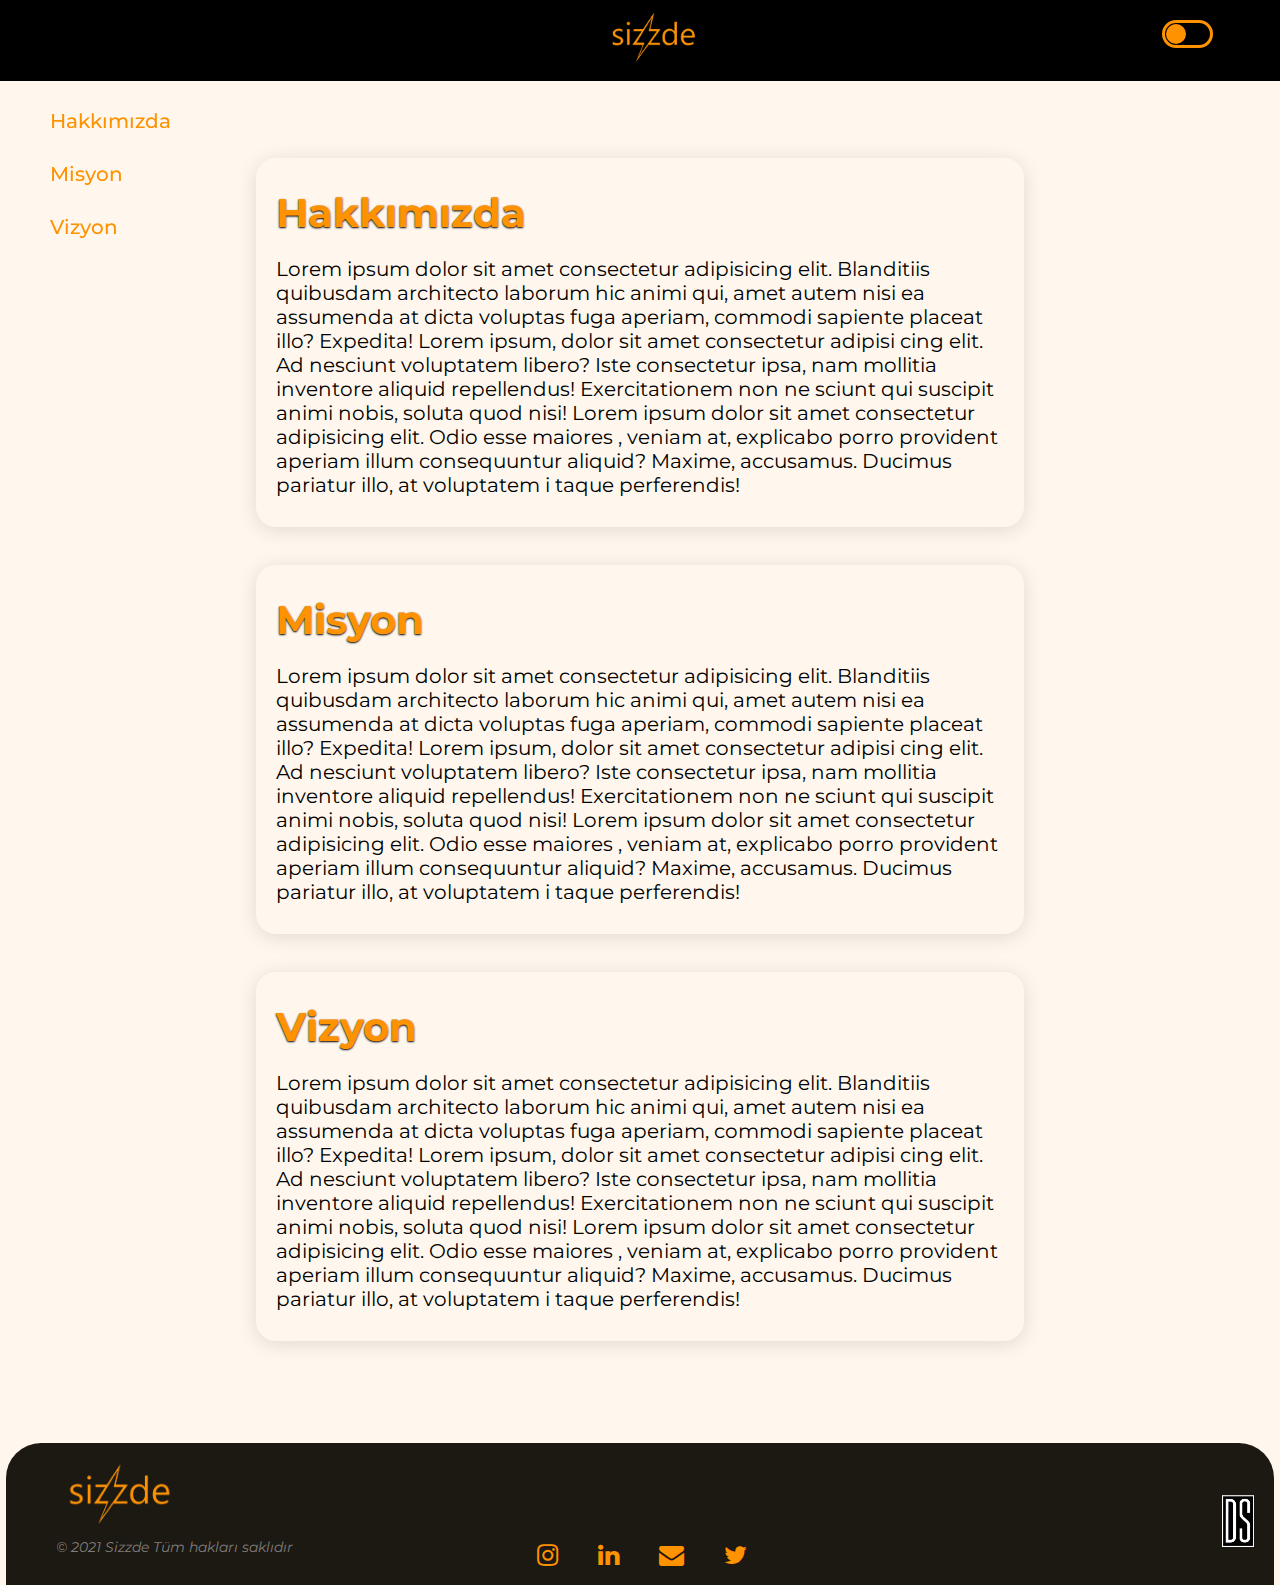
==== commit 6ba96174: "07/05" ====
--- a/business.html
+++ b/business.html
@@ -37,7 +37,7 @@
     </div>
     
     <div class="navbar">
-        <a href="index.html"><img id="logo"  class="logo" src="img/logo.png" alt=""></a>
+        <a class="logoa" href="index.html"><img id="logo"  class="logo" src="img/logo.png" alt=""></a>
         <label id="dark-change"></label>
     </div>
      <!-- ------------>
@@ -45,12 +45,12 @@
         <div class="left">
         <ul>
             <br><br><br>
-            <li><a  class="cl" href="#1">Başlık 1</a></li>
-            <li><a  class="cl" href="#2">Başlık 2</a></li>
-            <li><a  class="cl" href="#3">Başlık 3</a></li>
-            <li><a  class="cl" href="#4">Başlık 4</a></li>
+            <li><a  class="cl" href="#1">Hakkımızda</a></li>
+            <li><a  class="cl" href="#2">Misyon</a></li>
+            <li><a  class="cl" href="#3">Vizyon</a></li>
+            <!-- <li><a  class="cl" href="#4">Başlık 4</a></li>
             <li><a  class="cl" href="#5">Başlık 5</a></li>
-            <li><a  class="cl" href="#6">Başlık 6</a></li>
+            <li><a  class="cl" href="#6">Başlık 6</a></li> -->
         </ul>
     </div>
         <!-- ------------------- -->
@@ -58,7 +58,7 @@
             <br><br  id="1"><br><br><br>
             <div class="column">
                 <div class="box">
-                <h1    >Başlık 1</h1>
+                <h1>Hakkımızda</h1>
                 <p id="2">Lorem ipsum dolor sit amet consectetur adipisicing elit. Blanditiis quibusdam architecto laborum hic animi qui, amet autem nisi ea 
                     assumenda at dicta voluptas fuga aperiam, commodi sapiente placeat illo? Expedita! Lorem ipsum, dolor sit amet consectetur adipisi
                     cing elit. Ad nesciunt voluptatem libero? Iste consectetur ipsa, nam mollitia inventore aliquid repellendus! Exercitationem non ne
@@ -68,7 +68,7 @@
 
                     <br><br>
                     <div  class="box" >
-                <h1 >Başlık 2</h1>
+                <h1>Misyon</h1>
                 <p id="3">Lorem ipsum dolor sit amet consectetur adipisicing elit. Blanditiis quibusdam architecto laborum hic animi qui, amet autem nisi ea 
                 assumenda at dicta voluptas fuga aperiam, commodi sapiente placeat illo? Expedita! Lorem ipsum, dolor sit amet consectetur adipisi
                 cing elit. Ad nesciunt voluptatem libero? Iste consectetur ipsa, nam mollitia inventore aliquid repellendus! Exercitationem non ne
@@ -78,7 +78,7 @@
 
                 <br><br>
                 <div class="box">   
-                <h1 >Başlık 3</h1>
+                <h1 >Vizyon</h1>
                 <p  id="4">Lorem ipsum dolor sit amet consectetur adipisicing elit. Blanditiis quibusdam architecto laborum hic animi qui, amet autem nisi ea 
                 assumenda at dicta voluptas fuga aperiam, commodi sapiente placeat illo? Expedita! Lorem ipsum, dolor sit amet consectetur adipisi
                 cing elit. Ad nesciunt voluptatem libero? Iste consectetur ipsa, nam mollitia inventore aliquid repellendus! Exercitationem non ne
@@ -86,7 +86,7 @@
                 , veniam at, explicabo porro provident aperiam illum consequuntur aliquid? Maxime, accusamus. Ducimus pariatur illo, at voluptatem i
                 taque perferendis!</p></div>
 
-                <br><br>
+                <!-- <br><br>
                 <div class="box">   
                 <h1>Başlık 4</h1>
                 <p id="5"> Lorem ipsum dolor sit amet consectetur adipisicing elit. Blanditiis quibusdam architecto laborum hic animi qui, amet autem nisi ea 
@@ -114,7 +114,7 @@
                 cing elit. Ad nesciunt voluptatem libero? Iste consectetur ipsa, nam mollitia inventore aliquid repellendus! Exercitationem non ne
                 sciunt qui suscipit animi nobis, soluta quod nisi! Lorem ipsum dolor sit amet consectetur adipisicing elit. Odio esse maiores 
                 , veniam at, explicabo porro provident aperiam illum consequuntur aliquid? Maxime, accusamus. Ducimus pariatur illo, at voluptatem i
-                taque perferendis!</p></div>
+                taque perferendis!</p></div> -->
 
                 <br><br>
             </div>
@@ -127,7 +127,7 @@
 
 <!-- ---------Footer------- -->
 <footer id="footer">
-        <img class="ftLogo" src="img/logo.png" alt="">
+       <a href="index.html"><img class="ftLogo" src="img/logo.png" alt=""></a> 
         <address class="copyright">© 2021 Sizzde Tüm hakları saklıdır</address>
         <div class="ftSociall">
             <ul>
@@ -144,8 +144,8 @@
               function toggleMenu(){
           var menuToggle = document.querySelector('.menuToggle');
           var nav = document.querySelector('.nav');
-          menuToggle.classList.toggle('active');
-          nav.classList.toggle('active');
+          menuToggle.classList.toggle('DISactive');
+          nav.classList.toggle('DISactive');
       }
       var content = document.getElementsByTagName('body')[0];
         var darkMode = document.getElementById('dark-change');
--- a/css/business.css
+++ b/css/business.css
@@ -11,9 +11,11 @@
 .ftSociall{
     margin-top: -3%;
     padding-bottom: 1%;
-    width: 26%;
-    margin-left: 37%;
-    margin-right: 37%;
+    width: 20%;
+    display: block;
+    padding-left: -50px;
+    margin-right: auto;
+    margin-left: auto;
 }
 .ftSociall ul{
     display: flex;
@@ -132,9 +134,9 @@
     margin-right: 35% !important;
 }
 .ftSociall ul{
+    justify-content: center;
     display: flex;
     flex-direction: row;
-    justify-content: center;
     padding-bottom: 30px;
 }
 .copyright{
--- a/css/style.css
+++ b/css/style.css
@@ -32,7 +32,7 @@
   .loading .sizzdeLogo{
     width: 10%;
     display: block;
-    margin-left: 45%;
+    margin-left: 46%;
     margin-right: auto;  
     padding-top:10%;
   }
@@ -162,10 +162,12 @@
   /* ---------------------------NavFinish */
 /* Navbar */
 .logo{
-    margin-left: 45%;
-    margin-right: auto;
-    margin-top: -8px;
+    margin-top: -5px;
+    padding: 0;
     width: 105px;
+}
+.logoa{
+    margin-left: 46.5%;
 }
 .navbar{
     z-index: 14;
@@ -174,6 +176,28 @@
     height: 9vh;
     width: 101% !important;
     background-color: black;
+}
+.tNav{
+    position: fixed;
+    z-index: 16;
+}
+.tNav ul{
+    padding-left: 35px;
+    margin-bottom: -80px;
+    display: flex;
+    flex-direction: row;
+}
+.tNav ul li{
+    list-style: none;
+    padding: 25px 20px;
+}
+.tNav ul li a{
+    font-weight: 200;
+    color: rgba(255, 255, 255, 0.918);
+    font-size: 23px;
+}
+.tNav ul li a:hover{
+    color: var(--hd-color);
 }
 
 label{
@@ -211,7 +235,7 @@
     overflow: hidden;
     padding: 10px 15px;
     margin: 0 auto;
-    max-width: 100%;
+    max-width: 94%;
   }
   
   .slide_viewer {
@@ -254,6 +278,12 @@
   .slide:nth-of-type(2) {
     background: #000000;
     color: var(--hd-color);
+  }
+  .moto{
+      width: 40%;
+      position: absolute;
+      bottom: 50px;
+      right: 80px;
   }
   
  
@@ -322,6 +352,9 @@
   }
   
   @media only screen and (max-width: 767px) {
+      .tNav{
+          display: none;
+      }
     .slide h1{
         font-size: 30px;
         padding: 50px 10px 10px 25px;
@@ -330,6 +363,12 @@
         font-size: 18px;
         padding: 0px 25px;
         width: 98%;
+    }
+    .moto{
+        width: 75%;
+        position: absolute;
+        bottom: 130px;
+        right: 15px;
     }
       .slider{
           margin-top: 0vh;
@@ -414,12 +453,15 @@
     box-shadow: 0 5px 20px rgba(0, 0, 0, 0.103);
 }
 .firstCards .card h1{
-    color: var(--hd-color);
-    font-size: 25px;
+    font-weight: 400;
+    text-align: center;
+    color: var(--hd-color);
+    font-size: 23px;
     padding-bottom: 20px;
 }
 .firstCards .card p{
-font-size: 20px;
+    text-align: center;
+font-size: 16px;
 }
 .cfc{
     font-size: 23px !important;
@@ -467,10 +509,56 @@
 }
 /* ---- */
 .tklf{
+    cursor: pointer;
     display: flex;
     justify-content: center;
     margin-top: -12%;
 }
+/* The Modal (background) */
+.modal {
+    animation: modal 0.5s ease-in-out;
+    transition: 2s ease-in-out;
+    display: none; 
+    position: fixed; 
+    z-index: 20; 
+    padding-top: 100px; /* Location of the box */
+    left: 0;
+    top: 0;
+    width: 100%; 
+    height: 100%; 
+    overflow: auto; 
+    background-color: rgba(0, 0, 0, 0.733);
+  }
+  @keyframes modal {
+      from{opacity: 0;}
+      to{opacity: 1;}
+  }
+  /* Modal Content */
+  .modal-content {
+      transition: 2s ease-in-out;
+    background-color: #000000;
+    margin: auto;
+    padding: 20px;
+    border: 5px solid var(--hd-color);
+    box-shadow: 0 0 3px var(--hd-color);
+    width: 80%;
+  } 
+  .modal-content a{
+      color: var(--hd-color);
+  }
+  /* The Close Button */
+  .close {
+    color: #e4e4e4;
+    float: right;
+    font-size: 35px;
+    font-weight: bold;
+  }
+  .close:hover,
+  .close:focus {
+    color: var(--hd-color);
+    text-decoration: none;
+    cursor: pointer;
+  }
 .altbtn{
     margin-top: 0;
     color: var(--hd-color);
@@ -488,6 +576,69 @@
     background-color: var(--hd-color);
     color: var(--light-color);
 }
+.modal-content img{
+    width: 25%;   
+    display: block;
+  margin-left: auto;
+  margin-right: auto;
+}
+form .column{
+    display: flex;
+    justify-content: center;
+    margin: 0 auto;
+}
+form .row{
+    display: flex;
+    justify-content: center;
+}
+form input{
+    color: var(--hd-color);
+    background-color: rgba(255, 255, 255, 0.164);
+    border-radius: 8px;
+    border: none;
+    margin: 20px 15px;
+    font-size: 20px;
+    height: 40px;
+    width: 250px;
+    outline: none;
+}
+::placeholder{
+    color: #fe900083;
+    padding-left: 10px;
+}
+textarea::placeholder{
+    padding-top: 6px;
+}
+textarea{
+    color: var(--hd-color);
+    background-color: rgba(255, 255, 255, 0.164);
+    border: none;
+    border-radius: 8px;
+    outline: none;
+    font-size: 20px;
+    width: 810px;
+    margin-left: auto;
+    margin-right: auto;
+}
+.butn{
+    cursor: pointer;
+    transition: 0.4s ease-in-out;
+    font-size: 20px;
+    background-color: rgba(0, 0, 0, 0);
+    color: var(--hd-color);
+    border: 2px solid var(--hd-color);
+    border-radius: 30px;
+    padding: 5px 10px;
+    width: 10%;
+    margin-top: 2%;
+    margin-left: 45%;
+    margin-right: auto;
+}
+.butn:hover{
+    background-color: var(--hd-color);
+    color: black;
+}
+
 /* ----------Footer */
 footer{
     z-index: 10;
@@ -632,11 +783,14 @@
         transition: 0.3s ease-in-out;
         border-radius: 10px;
     }
+    .logoa{
+        margin-left: 2%;
+    }
     .logo{
         margin-left: auto;
         margin-right: auto;
-        margin-top: -8px;
-        width: 105px;
+        margin-top: -5px;
+        width: 95px;
     }
 
    /* --------------------------NAV */
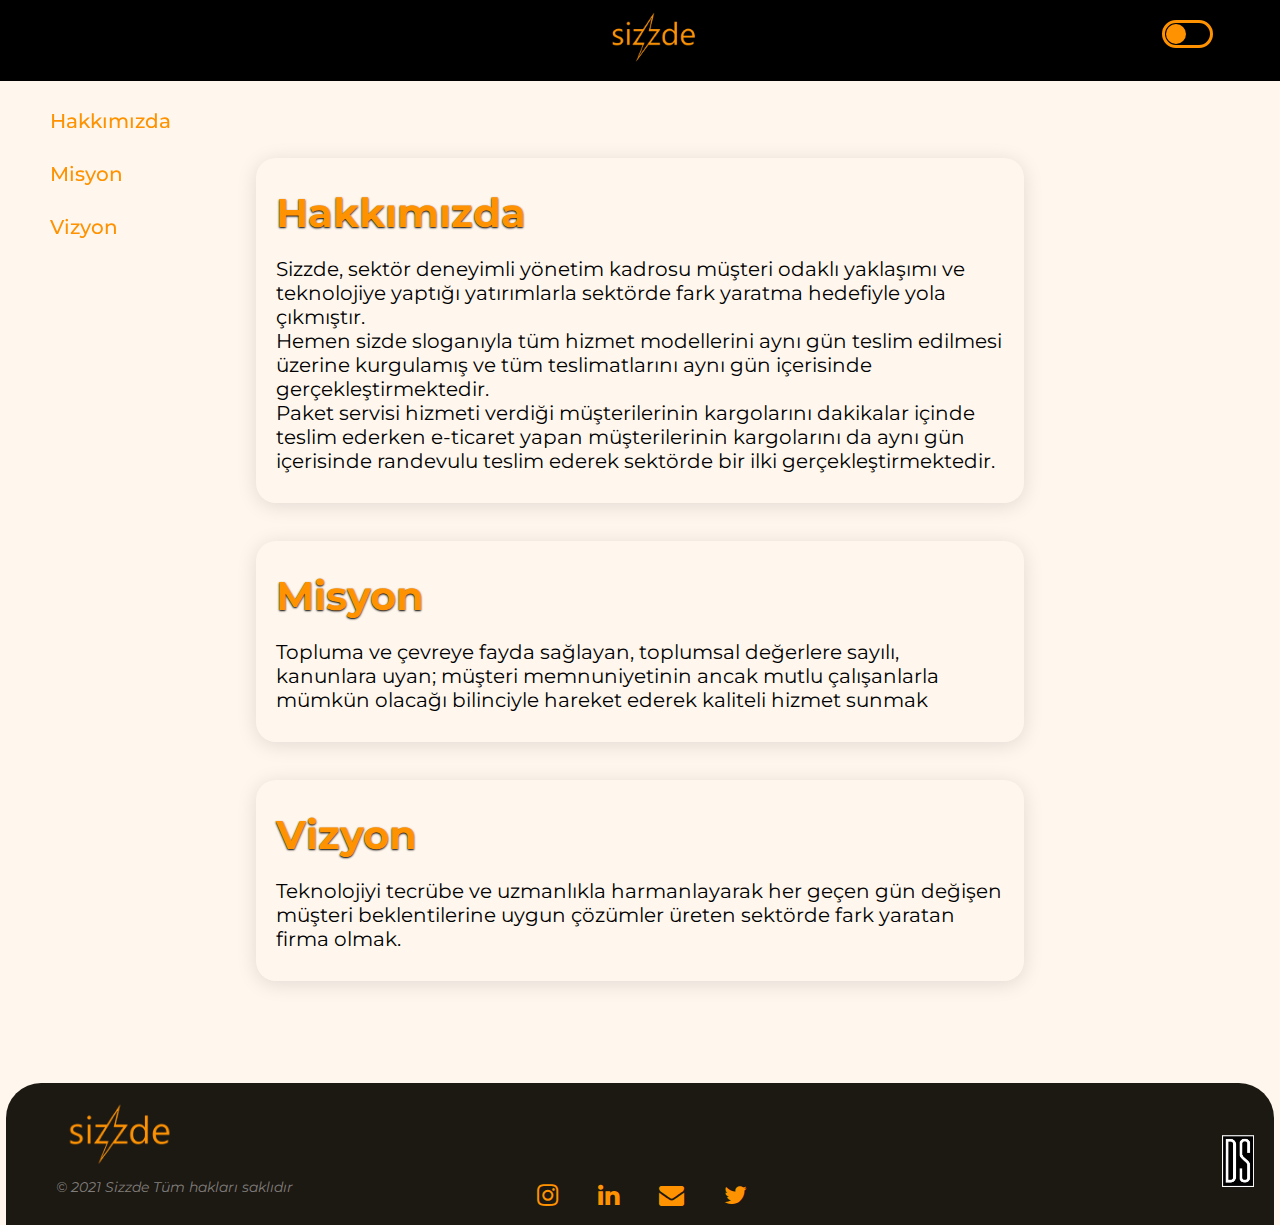
==== commit 72f843b4: "09/05" ====
--- a/business.html
+++ b/business.html
@@ -59,32 +59,20 @@
             <div class="column">
                 <div class="box">
                 <h1>Hakkımızda</h1>
-                <p id="2">Lorem ipsum dolor sit amet consectetur adipisicing elit. Blanditiis quibusdam architecto laborum hic animi qui, amet autem nisi ea 
-                    assumenda at dicta voluptas fuga aperiam, commodi sapiente placeat illo? Expedita! Lorem ipsum, dolor sit amet consectetur adipisi
-                    cing elit. Ad nesciunt voluptatem libero? Iste consectetur ipsa, nam mollitia inventore aliquid repellendus! Exercitationem non ne
-                    sciunt qui suscipit animi nobis, soluta quod nisi! Lorem ipsum dolor sit amet consectetur adipisicing elit. Odio esse maiores 
-                    , veniam at, explicabo porro provident aperiam illum consequuntur aliquid? Maxime, accusamus. Ducimus pariatur illo, at voluptatem i
-                    taque perferendis!</p></div>
+                <p id="2">Sizzde, sektör deneyimli yönetim kadrosu müşteri odaklı yaklaşımı ve teknolojiye yaptığı yatırımlarla sektörde fark yaratma hedefiyle yola çıkmıştır. <br>
+                    Hemen sizde sloganıyla tüm hizmet modellerini aynı gün teslim edilmesi üzerine kurgulamış ve tüm teslimatlarını aynı gün içerisinde gerçekleştirmektedir. <br>
+                    Paket servisi hizmeti verdiği müşterilerinin kargolarını dakikalar içinde teslim ederken e-ticaret yapan müşterilerinin kargolarını da aynı gün içerisinde randevulu teslim ederek sektörde bir ilki gerçekleştirmektedir.
+                    </p></div>
 
                     <br><br>
                     <div  class="box" >
                 <h1>Misyon</h1>
-                <p id="3">Lorem ipsum dolor sit amet consectetur adipisicing elit. Blanditiis quibusdam architecto laborum hic animi qui, amet autem nisi ea 
-                assumenda at dicta voluptas fuga aperiam, commodi sapiente placeat illo? Expedita! Lorem ipsum, dolor sit amet consectetur adipisi
-                cing elit. Ad nesciunt voluptatem libero? Iste consectetur ipsa, nam mollitia inventore aliquid repellendus! Exercitationem non ne
-                sciunt qui suscipit animi nobis, soluta quod nisi! Lorem ipsum dolor sit amet consectetur adipisicing elit. Odio esse maiores 
-                , veniam at, explicabo porro provident aperiam illum consequuntur aliquid? Maxime, accusamus. Ducimus pariatur illo, at voluptatem i
-                taque perferendis!</p></div>
+                <p id="3">Topluma ve çevreye fayda sağlayan, toplumsal değerlere sayılı, kanunlara uyan; müşteri memnuniyetinin ancak mutlu çalışanlarla mümkün olacağı bilinciyle hareket ederek kaliteli hizmet sunmak</p></div>
 
                 <br><br>
                 <div class="box">   
                 <h1 >Vizyon</h1>
-                <p  id="4">Lorem ipsum dolor sit amet consectetur adipisicing elit. Blanditiis quibusdam architecto laborum hic animi qui, amet autem nisi ea 
-                assumenda at dicta voluptas fuga aperiam, commodi sapiente placeat illo? Expedita! Lorem ipsum, dolor sit amet consectetur adipisi
-                cing elit. Ad nesciunt voluptatem libero? Iste consectetur ipsa, nam mollitia inventore aliquid repellendus! Exercitationem non ne
-                sciunt qui suscipit animi nobis, soluta quod nisi! Lorem ipsum dolor sit amet consectetur adipisicing elit. Odio esse maiores 
-                , veniam at, explicabo porro provident aperiam illum consequuntur aliquid? Maxime, accusamus. Ducimus pariatur illo, at voluptatem i
-                taque perferendis!</p></div>
+                <p  id="4">Teknolojiyi tecrübe ve uzmanlıkla harmanlayarak her geçen gün değişen müşteri beklentilerine uygun çözümler üreten sektörde fark yaratan firma olmak.</p></div>
 
                 <!-- <br><br>
                 <div class="box">   
--- a/css/style.css
+++ b/css/style.css
@@ -486,11 +486,11 @@
     margin-right: auto;
 }
 .secondCards .card{
-    width: auto;
+    width: 20%;
     transition: 0.3s ease-in-out;
     border-radius: 20px;
     padding: 30px 20px;
-    margin: 1%;
+    margin: 1% auto;
 }
 .secondCards .card:hover{
     box-shadow: 0 5px 20px rgba(0, 0, 0, 0.075);
@@ -504,6 +504,9 @@
     font-size: 15px;
 }
 .scimg{
+    display: block;
+    margin-left: auto;
+    margin-right: auto;
     margin-bottom: 5%;
     width: 220px;
 }
@@ -920,6 +923,13 @@
    .secondCards .row{
        flex-direction: column;
    }
+   .secondCards .card{
+    width: 95%;
+    transition: 0.3s ease-in-out;
+    border-radius: 20px;
+    padding: 30px 20px;
+    margin: 1% auto;
+}
 /* ---- */
 .tklf{
     display: flex;
@@ -986,13 +996,14 @@
     color: var(--hd-color);
 }
 .map{
-    width: 70%;
-    height: 45%;
+    width: 80%;
+    height: 20%;
     float: right;
     margin-right: 20px;
     
 }
 .mapIf{
+    height: 150px;
     border-radius: 20px;
     filter: invert(100%) grayscale(100%);
 
